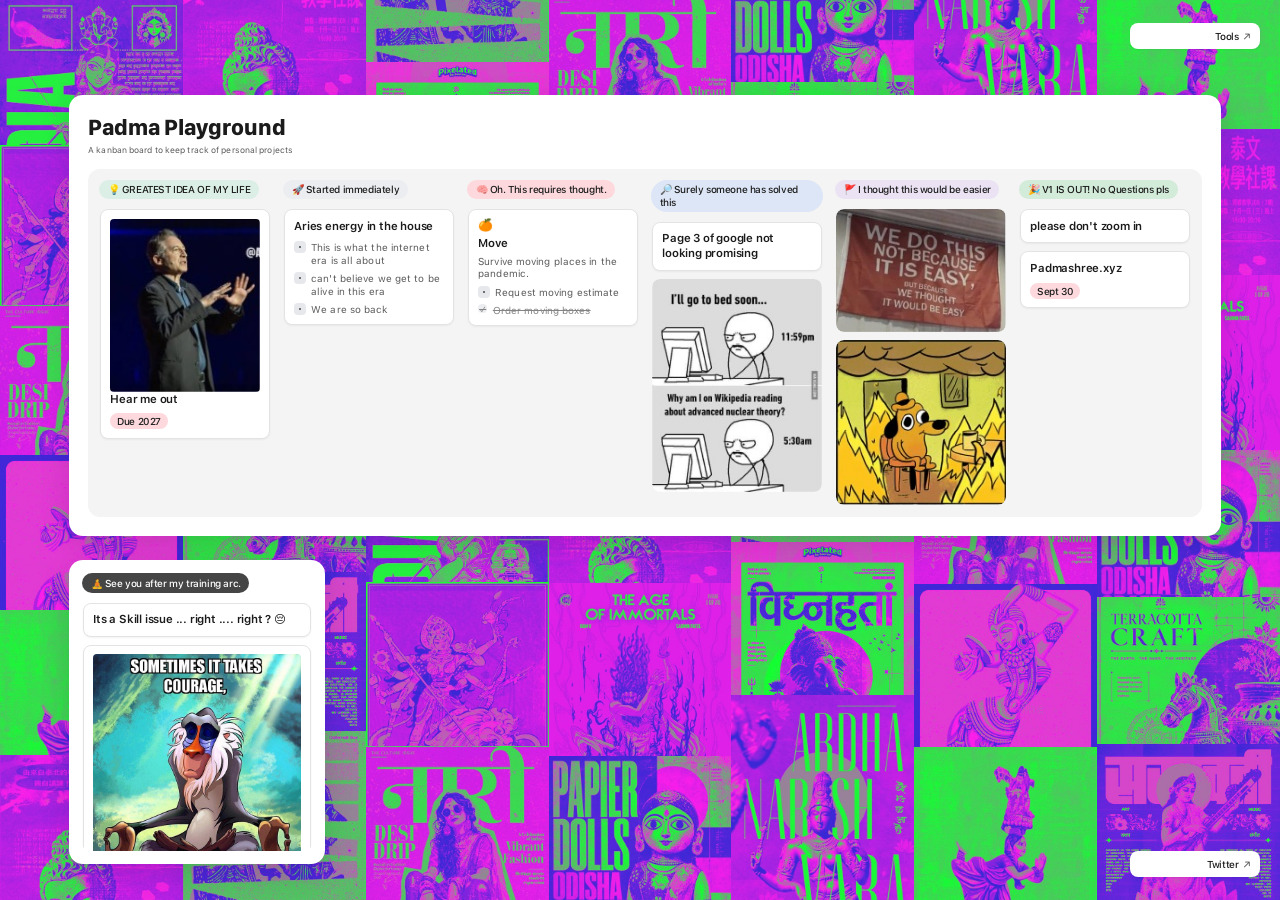
==== index.html @ bfdd8ae7 "Padma Playground v1: kanban board, poster wall, joke gate Co-Authored-By: Claude Sonnet 5.5 <noreply" ====
<!doctype html>
<html lang="en">
<head>
  <meta charset="utf-8">
  <meta name="viewport" content="width=device-width, initial-scale=1">
  <title>Padma Playground</title>
  <meta name="description" content="A kanban board to keep track of personal projects.">
  <link rel="icon" href="data:image/svg+xml,<svg xmlns=%22http://www.w3.org/2000/svg%22 viewBox=%220 0 100 100%22><text y=%22.9em%22 font-size=%2290%22>🍊</text></svg>">
  <link rel="preload" href="assets/fonts/sf-pro-text-regular.woff2" as="font" type="font/woff2" crossorigin>
  <link rel="stylesheet" href="css/style.css">
</head>
<body>
  <!-- poster wall: built by js/app.js -->
  <div class="wall" id="wall" aria-label="Poster wall. Click a poster to see it larger."></div>

  <main class="stage">
    <a class="pill-link pill-tools" id="link-tools" target="_blank" rel="noopener"></a>

    <section class="shell" id="board">
      <header class="shell-head">
        <h1 id="board-title"></h1>
        <p id="board-subtitle"></p>
      </header>
      <div class="panel"><div class="columns" id="columns"></div></div>
    </section>

    <section class="blog-shell" id="blog"></section>

    <a class="pill-link pill-twitter" id="link-twitter" target="_blank" rel="noopener"></a>
  </main>

  <dialog class="modal poster-modal" id="poster-modal">
    <button class="modal-close" data-close aria-label="Close">✕</button>
    <img id="poster-img" alt="">
    <div class="poster-meta">
      <h2 id="poster-title"></h2>
      <p id="poster-artist"></p>
    </div>
  </dialog>

  <dialog class="modal gate-modal" id="gate-modal">
    <div class="gate-lock">🔒</div>
    <h2 id="gate-title"></h2>
    <p id="gate-intro"></p>
    <p class="gate-q" id="gate-q"></p>
    <div class="gate-options" id="gate-options"></div>
    <p class="gate-verdict" id="gate-verdict" hidden></p>
  </dialog>

  <div class="toast" id="toast" role="status" hidden></div>

  <script src="data/board.js"></script>
  <script src="data/posters.js"></script>
  <script src="data/jokes.js"></script>
  <script src="js/app.js"></script>
</body>
</html>
---- css/style.css ----
/* ---------- fonts ---------- */
@font-face { font-family: "SF Compact Display"; font-weight: 700; font-display: swap;
  src: url("../assets/fonts/sf-compact-display-bold.woff2") format("woff2"); }
@font-face { font-family: "SF Pro Text"; font-weight: 400; font-display: swap;
  src: url("../assets/fonts/sf-pro-text-regular.woff2") format("woff2"); }
@font-face { font-family: "SF Pro Text"; font-weight: 500; font-display: swap;
  src: url("../assets/fonts/sf-pro-text-medium.woff2") format("woff2"); }
@font-face { font-family: "SF Pro Text"; font-weight: 600; font-display: swap;
  src: url("../assets/fonts/sf-pro-text-semibold.woff2") format("woff2"); }

/* ---------- tokens ----------
   Type sizes keep the Figma ratios (32 / 16 / 14 / 14); the whole scale is
   driven by --base so it can shrink to fit the screen. */
:root {
  --base: clamp(10px, 0.75vw, 14px);
  --fs-title: 2.2857em;   /* 32 / 14 */
  --fs-card-title: 1.1428em; /* 16 / 14 */
  --fs-body: 1em;         /* 14 */
  --fs-small: 0.86em;

  --font-display: "SF Compact Display", "SF Pro Display", -apple-system, BlinkMacSystemFont, system-ui, sans-serif;
  --font-text: "SF Pro Text", -apple-system, BlinkMacSystemFont, system-ui, sans-serif;

  --ink: #1b1b1b;
  --ink-soft: #5b5b5b;
  --line: #e3e3e3;
  --panel: #f4f4f4;
  --white: #fff;

  --r-shell: 14px;
  --r-panel: 12px;
  --r-card: 8px;
  --r-pill: 999px;

  --tone-mint: #dcefe6;
  --tone-grey: #ebedf1;
  --tone-pink: #fdd9dd;
  --tone-blue: #dde6f6;
  --tone-lilac: #ebe3f4;
  --tone-green: #d3ebd9;
  --tone-dark: #454545;

  --shadow-card: 0 1px 2px rgba(0, 0, 0, .05);
}

* { box-sizing: border-box; }
html { font-size: var(--base); }
html, body { margin: 0; height: 100%; }
body {
  font-family: var(--font-text); font-weight: 400; font-size: var(--fs-body);
  letter-spacing: .1px; color: var(--ink); background: #ff2ff0;
  overflow: hidden; /* desktop: the page never scrolls */
}
h1, h2, p { margin: 0; }
a { color: inherit; }
button { font: inherit; color: inherit; }

/* ---------- poster wall ---------- */
.wall {
  position: fixed; inset: 0; z-index: 0; display: flex; gap: 0; overflow: hidden;
  background: #b020f0;
}
.wall-col { flex: 1 1 0; min-width: 0; display: flex; flex-direction: column; }
.poster {
  position: relative; display: block; width: 100%; padding: 0; border: 0; cursor: zoom-in;
  background: none; line-height: 0; overflow: hidden;
}
.poster img { width: 100%; height: auto; display: block; }
.poster .full {
  position: absolute; inset: 0; height: 100%; object-fit: cover; opacity: 0;
  transition: opacity .25s ease;
}
.poster:hover .full, .poster:focus-visible .full { opacity: 1; }
.poster:focus-visible { outline: 3px solid #fff; outline-offset: -3px; z-index: 2; }

/* ---------- stage ---------- */
.stage {
  position: relative; z-index: 1; height: 100dvh; display: flex; flex-direction: column;
  align-items: stretch; gap: 24px; padding: 10.6vh 4.6vw 4vh 5.4vw; pointer-events: none;
}
.stage > * { pointer-events: auto; }

.pill-link {
  position: fixed; z-index: 3; display: flex; align-items: center; justify-content: flex-end; gap: .5em;
  width: 13em; height: 2.6em; padding: 0 .85em; background: var(--white); border-radius: var(--r-card);
  text-decoration: none; font-weight: 500; letter-spacing: -.4px; box-shadow: var(--shadow-card);
  transition: transform .15s ease;
}
.pill-link:hover { transform: translateY(-2px); }
.pill-link::after { content: "↗"; color: var(--ink-soft); }
.pill-tools { top: 2.6vh; right: 1.6vw; }
.pill-twitter { bottom: 2.6vh; right: 1.6vw; }

/* ---------- board shell ---------- */
.shell {
  flex: 0 1 auto; min-height: 0; display: flex; flex-direction: column;
  background: var(--white); border-radius: var(--r-shell); padding: 1.9em 1.9em 1.9em;
  box-shadow: 0 8px 30px rgba(0, 0, 0, .12);
}
.shell-head h1 { font-family: var(--font-display); font-weight: 700; font-size: var(--fs-title); line-height: 1.15; letter-spacing: 0; }
.shell-head p { margin-top: .5em; color: var(--ink-soft); font-size: var(--fs-small); }
.panel { flex: 1 1 auto; min-height: 0; margin-top: 1.4em; background: var(--panel); border-radius: var(--r-panel); padding: 1.1em; display: flex; }
.columns { flex: 1; min-height: 0; display: grid; grid-template-columns: repeat(6, minmax(0, 1fr)); gap: 1.2em; }

.column { min-width: 0; min-height: 0; display: flex; flex-direction: column; }
.col-head {
  align-self: flex-start; max-width: 100%; display: inline-flex; align-items: center; gap: .4em;
  padding: .35em .85em; border: 0; border-radius: var(--r-pill); background: var(--tone-grey);
  font-weight: 500; letter-spacing: -.4px; line-height: 1.25; text-align: left; cursor: default; flex: none;
}
.col-head .chev { display: none; margin-left: auto; transition: transform .2s; }
.col-body {
  margin-top: .9em; flex: 1 1 auto; min-height: 0; overflow-y: auto; display: flex; flex-direction: column; gap: .8em;
  padding: 1px; scrollbar-width: none; border-radius: var(--r-card);
}
.col-body::-webkit-scrollbar { display: none; }
.column.drop-ok .col-body { outline: 2px dashed rgba(0, 0, 0, .25); outline-offset: 2px; }

.tone-mint { background: var(--tone-mint); } .tone-grey { background: var(--tone-grey); }
.tone-pink { background: var(--tone-pink); } .tone-blue { background: var(--tone-blue); }
.tone-lilac { background: var(--tone-lilac); } .tone-green { background: var(--tone-green); }
.tone-dark { background: var(--tone-dark); color: #fff; }

/* ---------- cards ---------- */
.card {
  position: relative; display: block; flex: none; background: var(--white); border: 1px solid var(--line);
  border-radius: var(--r-card); padding: .85em .9em; box-shadow: var(--shadow-card);
  text-decoration: none; color: inherit; cursor: grab;
}
a.card { cursor: pointer; }
a.card:hover { border-color: #c9c9c9; }
.card.dragging { opacity: .4; }
.card.bare { padding: 0; overflow: hidden; border: 0; background: transparent; box-shadow: none; }
.card-title { font-weight: 600; font-size: var(--fs-card-title); letter-spacing: -.2px; line-height: 1.3; }
.card-text { margin-top: .35em; color: var(--ink-soft); }
.card-badge { display: block; margin-bottom: .45em; font-size: 1.2em; line-height: 1; }
.card-img { display: block; width: 100%; height: auto; border-radius: 4px; margin-top: .7em; -webkit-user-drag: none; }
.card.bare .card-img { margin: 0; border-radius: var(--r-card); }
.card > .card-img:first-child { margin-top: 0; }
.card-tag { display: inline-block; margin-top: .7em; padding: .2em .7em; border-radius: var(--r-pill); font-weight: 500; letter-spacing: -.4px; }
.checks { list-style: none; margin: .7em 0 0; padding: 0; display: flex; flex-direction: column; gap: .5em; color: var(--ink-soft); }
.checks li { display: flex; align-items: flex-start; gap: .55em; line-height: 1.3; }
.checks li::before {
  content: ""; flex: none; width: 1.15em; height: 1.15em; margin-top: .05em; border-radius: 4px; background: #e6e8ec;
  background-image: radial-gradient(circle, #6b6f76 0 .12em, transparent .14em);
}
.checks li.done { text-decoration: line-through; opacity: .75; }
.checks li.done::before {
  background-image: none; content: "✓"; display: grid; place-items: center; font-size: .8em; color: #555; text-decoration: none;
}

/* ---------- blog shell ---------- */
.blog-shell {
  flex: 1 1 0; min-height: 9em; width: clamp(17em, 20vw, 26em); display: flex; flex-direction: column;
  background: var(--white); border-radius: var(--r-shell); padding: 1.3em; box-shadow: 0 8px 30px rgba(0, 0, 0, .12);
}
.blog-shell .column { flex: 1; min-height: 0; }

/* ---------- modals ---------- */
.modal {
  border: 0; padding: 0; border-radius: var(--r-shell); background: var(--white); color: var(--ink);
  max-width: min(92vw, 720px); max-height: 92dvh; overflow: auto; box-shadow: 0 20px 80px rgba(0, 0, 0, .45);
}
.modal::backdrop { background: rgba(20, 0, 30, .6); backdrop-filter: blur(3px); }
.modal[open] { animation: pop .18s ease-out; }
@keyframes pop { from { transform: scale(.94); opacity: 0; } }
.modal-close {
  position: absolute; top: .6em; right: .6em; z-index: 2; width: 2.3em; height: 2.3em; border: 0; border-radius: 50%;
  background: rgba(255, 255, 255, .92); cursor: pointer; box-shadow: 0 1px 4px rgba(0, 0, 0, .25);
}
.poster-modal { width: max-content; }
.poster-modal img { display: block; max-width: 100%; max-height: 74dvh; width: auto; margin: 0 auto; }
.poster-meta { padding: 1.1em 1.4em 1.3em; }
.poster-meta h2 { font-family: var(--font-display); font-weight: 700; font-size: 1.6em; }
.poster-meta p { margin-top: .3em; color: var(--ink-soft); }
.poster-meta a { color: var(--ink); }

.gate-modal { width: min(92vw, 30em); padding: 1.8em; text-align: center; }
.gate-lock { font-size: 2.4em; line-height: 1; }
.gate-modal h2 { margin-top: .4em; font-family: var(--font-display); font-weight: 700; font-size: 1.7em; }
.gate-modal p { color: var(--ink-soft); margin-top: .3em; }
.gate-q { margin-top: 1.2em !important; color: var(--ink) !important; font-weight: 600; font-size: var(--fs-card-title); letter-spacing: -.2px; }
.gate-options { margin-top: 1em; display: grid; gap: .55em; }
.gate-options button {
  padding: .75em 1em; border: 1px solid var(--line); border-radius: var(--r-card); background: var(--white); cursor: pointer;
  transition: background .12s;
}
.gate-options button:hover { background: var(--panel); }
.gate-verdict { margin-top: 1.2em !important; padding: .9em 1em; border-radius: var(--r-card); background: var(--tone-pink); color: var(--ink) !important; font-weight: 500; }

.toast {
  position: fixed; left: 50%; bottom: 3vh; z-index: 10; transform: translateX(-50%); padding: .7em 1.1em;
  background: #222; color: #fff; border-radius: var(--r-pill); pointer-events: none;
}

:focus-visible { outline: 2px solid #2b6cff; outline-offset: 2px; }
@media (prefers-reduced-motion: reduce) { * { animation: none !important; transition: none !important; } }

/* ---------- mobile: stacked, collapsible columns; page scrolls, wall stays put ---------- */
@media (max-width: 820px) {
  :root { --base: 14px; }
  body { overflow: auto; }
  .stage { height: auto; min-height: 100dvh; padding: 4.4em 4vw 2em; gap: 1.2em; }
  .pill-link { position: static; width: 100%; }
  .pill-tools { position: absolute; top: 1em; right: 4vw; width: 9em; }
  .pill-twitter { margin-top: .4em; }
  .shell { padding: 1.3em; }
  .panel { padding: .8em; }
  .columns { display: flex; flex-direction: column; gap: .7em; }
  .column { background: var(--white); border-radius: var(--r-card); padding: .7em; }
  .col-head { align-self: stretch; cursor: pointer; padding: .55em .85em; }
  .col-head .chev { display: inline; }
  .column.collapsed .col-body { display: none; }
  .column.collapsed .chev { transform: rotate(-90deg); }
  .col-body { overflow: visible; }
  .blog-shell { flex: none; width: 100%; padding: .7em; }
}
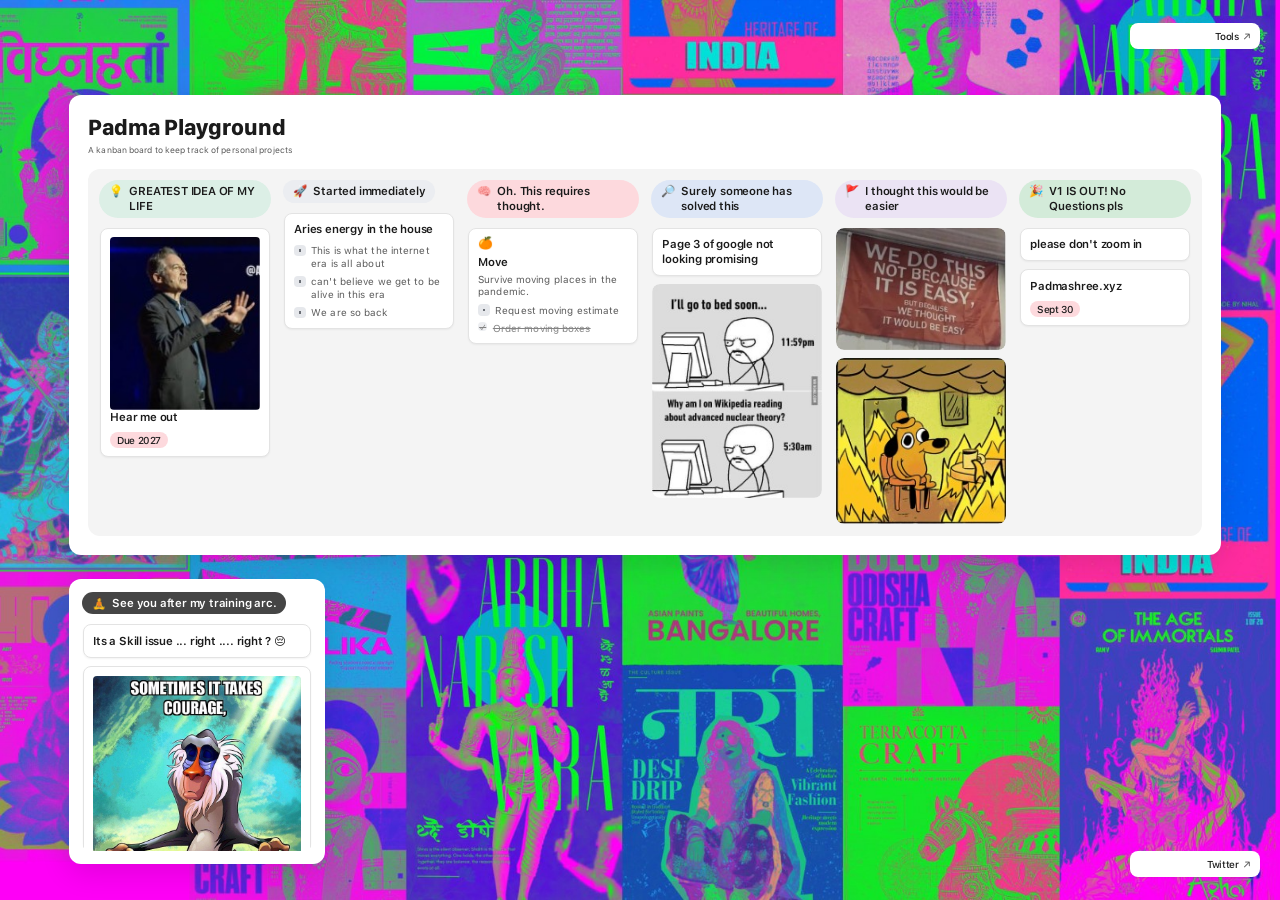
==== commit 4ceae53a: "Gate error wobble, hanging-indent column heads, matching head/card type Co-Authored-By: Claude Sonne" ====
--- a/index.html
+++ b/index.html
@@ -44,8 +44,9 @@
     <p id="gate-intro"></p>
     <p class="gate-q" id="gate-q"></p>
     <div class="gate-options" id="gate-options"></div>
-    <p class="gate-verdict" id="gate-verdict" hidden></p>
   </dialog>
+
+  <div class="error-pop" id="error-pop" role="alert" hidden></div>
 
   <div class="toast" id="toast" role="status" hidden></div>
 
--- a/css/style.css
+++ b/css/style.css
@@ -27,7 +27,7 @@
   --panel: #f4f4f4;
   --white: #fff;
 
-  --r-shell: 14px;
+  --r-shell: 12px;
   --r-panel: 12px;
   --r-card: 8px;
   --r-pill: 999px;
@@ -55,22 +55,22 @@
 a { color: inherit; }
 button { font: inherit; color: inherit; }
 
-/* ---------- poster wall ---------- */
-.wall {
-  position: fixed; inset: 0; z-index: 0; display: flex; gap: 0; overflow: hidden;
-  background: #b020f0;
-}
-.wall-col { flex: 1 1 0; min-width: 0; display: flex; flex-direction: column; }
+/* ---------- poster wall ----------
+   The stage keeps the wall image's proportions and "covers" the screen, so the
+   poster grid never reflows, it only crops. */
+.wall { position: fixed; inset: 0; z-index: 0; overflow: hidden; background: #b020f0; }
+.wall-stage {
+  position: absolute; left: 50%; top: 50%; transform: translate(-50%, -50%);
+  width: max(100vw, calc(100dvh * 1615 / 1134)); aspect-ratio: 1615 / 1134;
+  background: url("../assets/wall/wall.jpg") center / 100% 100% no-repeat;
+}
 .poster {
-  position: relative; display: block; width: 100%; padding: 0; border: 0; cursor: zoom-in;
-  background: none; line-height: 0; overflow: hidden;
-}
-.poster img { width: 100%; height: auto; display: block; }
-.poster .full {
-  position: absolute; inset: 0; height: 100%; object-fit: cover; opacity: 0;
-  transition: opacity .25s ease;
-}
-.poster:hover .full, .poster:focus-visible .full { opacity: 1; }
+  position: absolute; display: block; padding: 0; border: 0; cursor: zoom-in; background: none; overflow: hidden;
+}
+.poster .reveal {
+  position: absolute; max-width: none; opacity: 0; transition: opacity .25s ease; pointer-events: none;
+}
+.poster:hover .reveal, .poster:focus-visible .reveal { opacity: 1; }
 .poster:focus-visible { outline: 3px solid #fff; outline-offset: -3px; z-index: 2; }
 
 /* ---------- stage ---------- */
@@ -104,11 +104,13 @@
 
 .column { min-width: 0; min-height: 0; display: flex; flex-direction: column; }
 .col-head {
-  align-self: flex-start; max-width: 100%; display: inline-flex; align-items: center; gap: .4em;
+  align-self: flex-start; max-width: 100%; display: inline-flex; align-items: flex-start; gap: .6em;
   padding: .35em .85em; border: 0; border-radius: var(--r-pill); background: var(--tone-grey);
-  font-weight: 500; letter-spacing: -.4px; line-height: 1.25; text-align: left; cursor: default; flex: none;
-}
-.col-head .chev { display: none; margin-left: auto; transition: transform .2s; }
+  font-weight: 600; font-size: var(--fs-card-title); letter-spacing: -.2px; line-height: 1.3; text-align: left; cursor: default; flex: none;
+}
+.col-emoji { flex: none; }
+.col-label { min-width: 0; }
+.col-head .chev { display: none; margin-left: auto; align-self: center; flex: none; transition: transform .2s; }
 .col-body {
   margin-top: .9em; flex: 1 1 auto; min-height: 0; overflow-y: auto; display: flex; flex-direction: column; gap: .8em;
   padding: 1px; scrollbar-width: none; border-radius: var(--r-card);
@@ -186,7 +188,21 @@
   transition: background .12s;
 }
 .gate-options button:hover { background: var(--panel); }
-.gate-verdict { margin-top: 1.2em !important; padding: .9em 1em; border-radius: var(--r-card); background: var(--tone-pink); color: var(--ink) !important; font-weight: 500; }
+.error-pop {
+  position: fixed; left: 50%; top: 50%; z-index: 20; max-width: 90vw; padding: 1em 1.4em; border-radius: var(--r-shell);
+  background: var(--tone-pink); border: 1px solid #f0a9b1; color: var(--ink); font-weight: 600; font-size: var(--fs-card-title);
+  letter-spacing: -.2px; text-align: center; box-shadow: 0 12px 40px rgba(0, 0, 0, .3); pointer-events: none;
+  transform: translate(-50%, -50%); animation: wobble .55s ease-out;
+}
+@keyframes wobble {
+  0% { transform: translate(-50%, -50%) scale(.9); opacity: 0; }
+  15% { transform: translate(calc(-50% - 12px), -50%) scale(1); opacity: 1; }
+  30% { transform: translate(calc(-50% + 10px), -50%); }
+  45% { transform: translate(calc(-50% - 8px), -50%); }
+  60% { transform: translate(calc(-50% + 6px), -50%); }
+  80% { transform: translate(calc(-50% - 3px), -50%); }
+  100% { transform: translate(-50%, -50%); }
+}
 
 .toast {
   position: fixed; left: 50%; bottom: 3vh; z-index: 10; transform: translateX(-50%); padding: .7em 1.1em;
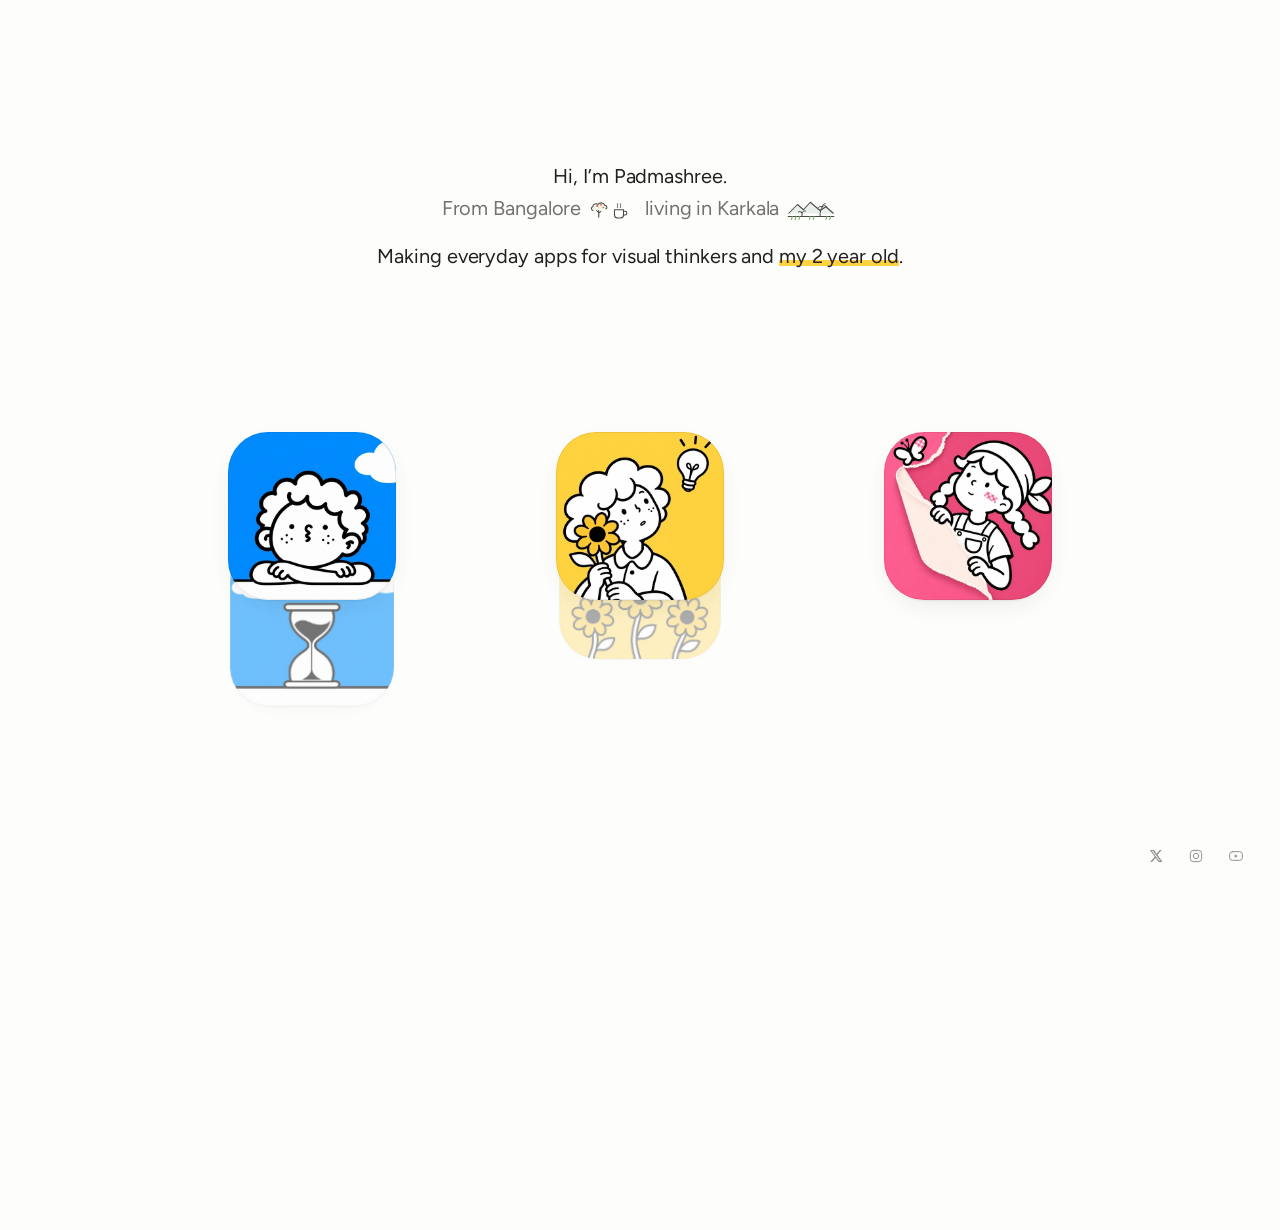
==== commit 55cefd2e: "Make the landing page the homepage, retire the kanban board, add games page The quiet app-family lan" ====
--- a/index.html
+++ b/index.html
@@ -3,56 +3,93 @@
 <head>
   <meta charset="utf-8">
   <meta name="viewport" content="width=device-width, initial-scale=1">
-  <title>Padma Playground</title>
-  <meta name="description" content="A kanban board to keep track of personal projects.">
-  <link rel="icon" href="data:image/svg+xml,<svg xmlns=%22http://www.w3.org/2000/svg%22 viewBox=%220 0 100 100%22><text y=%22.9em%22 font-size=%2290%22>🍊</text></svg>">
-  <link rel="preload" href="assets/fonts/sf-pro-text-regular.woff2" as="font" type="font/woff2" crossorigin>
-  <link rel="stylesheet" href="css/style.css">
+  <title>Padmashree</title>
+  <meta name="description" content="Padmashree makes everyday apps for visual thinkers.">
+  <link rel="preconnect" href="https://fonts.googleapis.com">
+  <link rel="preconnect" href="https://fonts.gstatic.com" crossorigin>
+  <link href="https://fonts.googleapis.com/css2?family=Figtree:wght@400&display=swap" rel="stylesheet">
+  <link rel="stylesheet" href="css/site.css">
 </head>
 <body>
-  <!-- poster wall: built by js/app.js -->
-  <div class="wall" id="wall" aria-label="Poster wall. Click a poster to see it larger."></div>
-
-  <main class="stage">
-    <a class="pill-link pill-tools" id="link-tools" target="_blank" rel="noopener"></a>
-
-    <section class="shell" id="board">
-      <header class="shell-head">
-        <h1 id="board-title"></h1>
-        <p id="board-subtitle"></p>
-      </header>
-      <div class="panel"><div class="columns" id="columns"></div></div>
+  <main class="page">
+    <section class="intro" aria-label="About">
+      <p class="hello">Hi, I’m Padmashree.</p>
+      <p class="where">
+        From Bangalore
+        <svg class="mini" viewBox="0 0 64 32" aria-hidden="true">
+          <!-- raintree canopy with a gulmohar hint, and a coffee cup -->
+          <path d="M6 18c-3 0-4-4-1-5 0-4 5-5 7-3 2-3 8-3 9 1 3 0 4 4 1 5" fill="#eef3e6" stroke="currentColor" stroke-width="1.4" stroke-linejoin="round"/>
+          <circle cx="11" cy="12" r="1.3" fill="#e2553b"/><circle cx="16" cy="10.5" r="1.1" fill="#e2553b"/><circle cx="19" cy="14" r="1" fill="#e2553b"/>
+          <path d="M13 18v9M13 21l-3-3M13 22l3-3" stroke="currentColor" stroke-width="1.4" stroke-linecap="round" fill="none"/>
+          <path d="M34 17h12v7a4 4 0 0 1-4 4h-4a4 4 0 0 1-4-4z" fill="#fff" stroke="currentColor" stroke-width="1.4" stroke-linejoin="round"/>
+          <path d="M46 19h2a2.5 2.5 0 0 1 0 5h-2" fill="none" stroke="currentColor" stroke-width="1.4"/>
+          <path class="steam" d="M38 14c-1-2 1-3 0-5M42 14c-1-2 1-3 0-5" fill="none" stroke="currentColor" stroke-width="1.2" stroke-linecap="round"/>
+        </svg>
+        living in Karkala
+        <svg class="mini" viewBox="0 0 64 32" aria-hidden="true">
+          <!-- western ghats, coconut + banana, paddy -->
+          <path d="M2 22l12-12 8 7 9-10 13 11 8-5 10 9" fill="#e9f0ec" stroke="currentColor" stroke-width="1.4" stroke-linejoin="round"/>
+          <path d="M44 26c0-6 1-10 3-13M47 13c-3-1-5 0-6 2M47 13c2-2 5-2 6 0M47 13c0-2 2-4 4-4" fill="none" stroke="currentColor" stroke-width="1.3" stroke-linecap="round"/>
+          <path d="M20 26v-6M20 21c-2-2-4-2-5-1M20 21c2-3 4-3 5-2" fill="none" stroke="currentColor" stroke-width="1.3" stroke-linecap="round"/>
+          <path d="M1 26h62" stroke="currentColor" stroke-width="1.4"/>
+          <path d="M6 30l1-4M11 30l1-4M16 30l1-4M30 30l1-4M35 30l1-4M52 30l1-4M57 30l1-4" stroke="#7fb069" stroke-width="1.4" stroke-linecap="round"/>
+        </svg>
+      </p>
+      <p class="what">Making everyday apps for visual thinkers and <a href="little-one/">my 2&nbsp;year&nbsp;old</a>.</p>
     </section>
 
-    <section class="blog-shell" id="blog"></section>
+    <section class="apps" aria-label="Apps">
+      <!-- Each app is a small deck: the main icon on top, its counterpart tucked beneath.
+           Counterparts slide out as you scroll. -->
+      <figure class="app app-blue">
+        <div class="deck">
+          <img class="card under" src="assets/icons/blue-b.webp" alt="Hourglass under a blue sky" width="512" height="512" loading="lazy">
+          <div class="card main" tabindex="0" role="img" aria-label="Blue app: a boy resting on his folded arms, watching clouds">
+            <img src="assets/icons/layers/blue-plate.webp" alt="" width="512" height="512">
+            <img class="part cloud" src="assets/icons/layers/blue-cloud.webp" alt="" width="512" height="512">
+            <span class="lid" style="--x: 37.9; --y: 56.2"></span>
+            <span class="lid" style="--x: 57.8; --y: 56.6"></span>
+          </div>
+        </div>
+      </figure>
 
-    <a class="pill-link pill-twitter" id="link-twitter" target="_blank" rel="noopener"></a>
+      <figure class="app app-yellow">
+        <div class="deck">
+          <img class="card under" src="assets/icons/yellow-b.webp" alt="Sunflowers and light bulbs" width="512" height="512" loading="lazy">
+          <div class="card main" tabindex="0" role="img" aria-label="Yellow app: a girl holding a sunflower, an idea bulb above">
+            <img src="assets/icons/layers/yellow-plate.webp" alt="" width="512" height="512">
+            <span class="glow"></span>
+            <img class="part bulb" src="assets/icons/layers/yellow-bulb.webp" alt="" width="512" height="512">
+          </div>
+        </div>
+      </figure>
+
+      <figure class="app app-pink">
+        <div class="deck">
+          <img class="card under" src="assets/icons/pink-b.webp" alt="A paper butterfly with scissors and glue" width="512" height="512" loading="lazy">
+          <div class="card main" tabindex="0" role="img" aria-label="Pink app: a girl peeking through torn paper, a butterfly nearby">
+            <img src="assets/icons/layers/pink-plate.webp" alt="" width="512" height="512">
+            <img class="part fly" src="assets/icons/layers/pink-butterfly.webp" alt="" width="512" height="512">
+          </div>
+        </div>
+      </figure>
+    </section>
+
+    <div class="tail" aria-hidden="true"></div>
   </main>
 
-  <dialog class="modal poster-modal" id="poster-modal">
-    <button class="modal-close" data-close aria-label="Close">✕</button>
-    <img id="poster-img" alt="">
-    <div class="poster-meta">
-      <h2 id="poster-title"></h2>
-      <p id="poster-artist"></p>
-    </div>
-  </dialog>
+  <nav class="social" aria-label="Elsewhere">
+    <a href="https://x.com/PadmashreeSatya" target="_blank" rel="noopener" aria-label="X">
+      <svg viewBox="0 0 24 24"><path class="fill" d="M17.75 3h2.9l-6.34 7.25L21.75 21h-5.84l-4.57-5.98L6.1 21H3.2l6.78-7.75L2.85 3h5.98l4.13 5.47zm-1.02 16.25h1.6L7.33 4.65H5.6z"/></svg>
+    </a>
+    <a href="https://www.instagram.com/artlotusnet/" target="_blank" rel="noopener" aria-label="Instagram">
+      <svg viewBox="0 0 24 24"><rect x="3.5" y="3.5" width="17" height="17" rx="5"/><circle cx="12" cy="12" r="4"/><circle cx="17.2" cy="6.8" r=".6" class="dot"/></svg>
+    </a>
+    <a href="https://www.youtube.com/@Padmashreesatyanarayana" target="_blank" rel="noopener" aria-label="YouTube">
+      <svg viewBox="0 0 24 24"><rect x="2.5" y="5.5" width="19" height="13" rx="4"/><path d="M10 9.2v5.6l4.8-2.8z" class="dot"/></svg>
+    </a>
+  </nav>
 
-  <dialog class="modal gate-modal" id="gate-modal">
-    <div class="gate-lock">🔒</div>
-    <h2 id="gate-title"></h2>
-    <p id="gate-intro"></p>
-    <p class="gate-q" id="gate-q"></p>
-    <div class="gate-options" id="gate-options"></div>
-  </dialog>
-
-  <div class="error-pop" id="error-pop" role="alert" hidden></div>
-
-  <div class="toast" id="toast" role="status" hidden></div>
-
-  <script src="data/board.js"></script>
-  <script src="data/posters.js"></script>
-  <script src="data/jokes.js"></script>
-  <script src="js/app.js"></script>
+  <script src="js/site.js"></script>
 </body>
 </html>
--- a/css/site.css
+++ b/css/site.css
@@ -0,0 +1,446 @@
+/* ==========================================================================
+   Landing page
+   Spacing, sizes and radii all sit on an 8px grid (--s-*). Type uses one
+   line height (32px), so every line of text lands on the same rhythm.
+   Motion is slow and eased (--ease); nothing snaps.
+   ========================================================================== */
+
+:root {
+  /* colour */
+  --ink: #23211f;
+  --soft: #75726e;        /* secondary text: 4.7:1 on paper (AA) */
+  --mute: #94908b;        /* resting icons: 3.1:1 on paper (AA non-text) */
+  --paper: #fdfdfc;
+  --line: #4a4744;        /* mini illustrations */
+  --highlight: #ffd23f;
+
+  /* 8px spacing scale */
+  --s-1: 8px;
+  --s-2: 16px;
+  --s-3: 24px;
+  --s-4: 32px;
+  --s-5: 40px;
+  --s-6: 48px;
+  --s-8: 64px;
+  --s-12: 96px;
+  --s-16: 128px;
+  --s-20: 160px;
+
+  /* type */
+  --text: 18px;
+  --leading: 32px;
+
+  /* layout (stepped per breakpoint below) */
+  --icon: 136px;
+  --radius: 32px;          /* ≈ 23.5% of the icon, the app-icon curve */
+  --icon-gap: var(--s-12);
+  --page-top: var(--s-12);
+  --intro-gap: var(--s-12);
+  --deck-gap: var(--s-3);  /* space between an icon and its counterpart */
+
+  /* motion */
+  --ease: cubic-bezier(.25, .8, .25, 1);
+  --slow: 1.6s;
+
+  color-scheme: light;
+}
+
+@media (min-width: 720px) {
+  :root {
+    --page-top: var(--s-16);
+    --intro-gap: var(--s-16);
+  }
+}
+
+@media (min-width: 1200px) {
+  :root {
+    --text: 20px;
+    --icon: 168px;
+    --radius: 40px;        /* 23.8% of 168 */
+    --icon-gap: var(--s-20);
+    --page-top: var(--s-20);
+    --intro-gap: var(--s-20);
+  }
+}
+
+/* ---------- base ---------- */
+*, *::before, *::after { box-sizing: border-box; }
+html, body { margin: 0; }
+body {
+  background: var(--paper);
+  color: var(--ink);
+  font: 400 var(--text) / var(--leading) "Figtree", ui-sans-serif, system-ui, -apple-system, sans-serif;
+  letter-spacing: -0.005em;
+  -webkit-font-smoothing: antialiased;
+  text-rendering: optimizeLegibility;
+}
+img { display: block; max-width: 100%; }
+
+.page {
+  min-height: 100vh;
+  padding: var(--page-top) var(--s-3) 0;
+}
+
+/* ---------- words ---------- */
+.intro {
+  max-width: 544px;        /* 68 × 8: about 60 characters, no orphan breaks */
+  margin: 0 auto;
+  text-align: center;
+  text-wrap: balance;
+}
+.intro p { margin: 0; }
+.intro .where { color: var(--soft); }
+.intro .what  { margin-top: var(--s-2); }
+
+.intro p {
+  opacity: 0;
+  transform: translateY(var(--s-1));
+  animation: rise 1.8s var(--ease) forwards;
+}
+.intro .where { animation-delay: .35s; }
+.intro .what  { animation-delay: .7s; }
+@keyframes rise { to { opacity: 1; transform: none; } }
+
+/* little line drawings that sit inside the sentence */
+.mini {
+  display: inline-block;
+  width: var(--s-6);
+  height: var(--s-3);
+  margin-inline: calc(var(--s-1) - .25em);   /* + the word space = 8px either side */
+  vertical-align: -6px;   /* optical: rests the drawings on the text baseline */
+  color: var(--line);
+  overflow: visible;
+}
+.steam { animation: steam 4s ease-in-out infinite; transform-origin: 50% 100%; }
+@keyframes steam {
+  0%, 100% { opacity: .25; transform: translateY(1px); }
+  50%      { opacity: .8;  transform: translateY(-1px); }
+}
+
+.what a {
+  color: inherit;
+  text-decoration: none;
+  border-radius: 2px;
+  background-image: linear-gradient(var(--highlight), var(--highlight));
+  background-size: 100% 6px;
+  background-position: 0 88%;
+  background-repeat: no-repeat;
+  transition: background-size .9s var(--ease);
+}
+.what a:hover,
+.what a:focus-visible { background-size: 100% 24px; outline: none; }
+
+/* ---------- apps ---------- */
+.apps {
+  display: flex;
+  justify-content: center;
+  align-items: flex-start;
+  gap: var(--icon-gap);
+  margin: var(--intro-gap) auto 0;
+}
+.app { margin: 0; }
+
+.app {
+  opacity: 0;
+  transform: translateY(var(--s-1));
+  animation: rise 2s var(--ease) forwards;
+}
+.app-blue   { animation-delay: 1.1s; }
+.app-yellow { animation-delay: 1.35s; }
+.app-pink   { animation-delay: 1.6s; }
+
+.deck {
+  position: relative;
+  width: var(--icon);
+  height: var(--icon);
+}
+.card {
+  position: absolute;
+  inset: 0;
+  width: 100%;
+  height: 100%;
+  border-radius: var(--radius);
+  overflow: hidden;
+  isolation: isolate;      /* keeps the moving layers clipped to the curve */
+}
+.card img { width: 100%; height: 100%; }
+
+/* A hairline just inside the curve, so white art (the blue window's cloud
+   and sill) still reads as an edge against the white page. */
+.main::after {
+  content: "";
+  position: absolute;
+  inset: 0;
+  z-index: 3;
+  border-radius: inherit;
+  box-shadow: inset 0 0 0 1px rgba(35, 33, 31, .08);
+  pointer-events: none;
+}
+.under {
+  outline: 1px solid rgba(35, 33, 31, .08);
+  outline-offset: -1px;
+}
+
+.main {
+  z-index: 2;
+  box-shadow:
+    0 1px 2px rgba(35, 33, 31, .06),
+    0 8px 32px -16px rgba(35, 33, 31, .2);
+  transition: box-shadow var(--slow) var(--ease), outline-color .6s var(--ease);
+  outline: 2px solid transparent;
+  outline-offset: var(--s-1);
+}
+.main:hover,
+.main:focus-visible {
+  box-shadow:
+    0 1px 2px rgba(35, 33, 31, .06),
+    0 16px 40px -16px rgba(35, 33, 31, .24);
+}
+.main:focus-visible { outline-color: var(--soft); }
+
+.under {
+  z-index: 1;
+  object-fit: cover;
+  /* scroll-driven: --p goes 0 → 1 (set in landing.js) */
+  transform:
+    translateY(calc(var(--p, 0) * (100% + var(--deck-gap))))
+    scale(calc(.94 + var(--p, 0) * .06));
+  opacity: var(--p, 0);
+  box-shadow:
+    0 1px 2px rgba(35, 33, 31, .05),
+    0 8px 24px -16px rgba(35, 33, 31, .16);
+  will-change: transform, opacity;
+}
+
+/* ---------- moving parts ----------
+   Each main icon is a clean background plate plus cut-out layers on the
+   same 512px canvas (tools/build_icon_layers.py), so every layer sits at
+   inset 0 and the stack is identical to the original art at rest. */
+.part {
+  position: absolute;
+  inset: 0;
+  pointer-events: none;
+}
+
+/* blue: the cloud drifts on, out of the window */
+.cloud { transition: transform 3.2s var(--ease); }
+.main:hover .cloud,
+.main:focus-visible .cloud { transform: translateX(8%); }
+
+/* blue: one slow blink, now and then */
+.lid {
+  position: absolute;
+  left: calc(var(--x) * 1%);
+  top: calc(var(--y) * 1%);
+  width: 4.4%;
+  height: 4.4%;
+  translate: -50% -50%;
+  border-radius: 50%;
+  background: #fff;
+  opacity: 0;
+  pointer-events: none;
+}
+/* closed eye: a soft downward curve, stroked at the art's line weight */
+.lid::after {
+  content: "";
+  position: absolute;
+  left: 12%;
+  right: 12%;
+  top: 20%;
+  height: 40%;
+  border-bottom: calc(var(--icon) * .012) solid var(--ink);
+  border-radius: 0 0 50% 50% / 0 0 100% 100%;
+}
+.main:hover .lid,
+.main:focus-visible .lid { animation: blink 3.6s 1s ease-in-out infinite; }
+@keyframes blink {
+  0%, 44%, 52%, 100% { opacity: 0; }
+  46%, 50%           { opacity: 1; }
+}
+
+/* yellow: the idea bulb swells from its base and glows */
+.glow {
+  position: absolute;
+  left: 81.4%;
+  top: 18.8%;
+  width: 36%;
+  height: 36%;
+  translate: -50% -50%;
+  border-radius: 50%;
+  background: radial-gradient(circle,
+    rgba(255, 255, 240, .95) 0%,
+    rgba(255, 246, 200, .55) 35%,
+    rgba(255, 230, 120, 0) 70%);
+  opacity: 0;
+  transition: opacity 2.4s var(--ease);
+  pointer-events: none;
+}
+.main:hover .glow,
+.main:focus-visible .glow { opacity: 1; }
+.bulb {
+  transform-origin: 81.5% 35.9%;   /* the bottom of the screw */
+  transition: transform 2.4s var(--ease);
+}
+.main:hover .bulb,
+.main:focus-visible .bulb { transform: scale(1.05); }
+
+/* pink: the butterfly flutters, keeping clear of the corner */
+.fly { transform-origin: 15.6% 11.1%; }
+.main:hover .fly,
+.main:focus-visible .fly { animation: flutter 2.8s ease-in-out infinite; }
+@keyframes flutter {
+  0%   { transform: translate(0, 0)        rotate(0)     scaleX(1); }
+  16%  { transform: translate(1.6%, 1.2%)  rotate(-6deg) scaleX(.82); }
+  32%  { transform: translate(3.2%, .4%)   rotate(4deg)  scaleX(1); }
+  48%  { transform: translate(4.8%, 2.4%)  rotate(-3deg) scaleX(.8); }
+  64%  { transform: translate(3.2%, 4%)    rotate(5deg)  scaleX(1); }
+  82%  { transform: translate(1.2%, 2.4%)  rotate(-2deg) scaleX(.86); }
+  100% { transform: translate(0, 0)        rotate(0)     scaleX(1); }
+}
+
+/* room to scroll, so the decks can open */
+.tail { height: 70vh; }
+
+/* ---------- elsewhere ---------- */
+.social {
+  position: fixed;
+  right: var(--s-3);
+  bottom: var(--s-3);
+  display: flex;
+}
+.social a {
+  display: grid;
+  place-items: center;
+  width: var(--s-5);       /* 40px hit area around a 16px glyph */
+  height: var(--s-5);
+  border-radius: var(--s-1);
+  color: var(--mute);
+  outline: 2px solid transparent;
+  transition: color .8s var(--ease), outline-color .6s var(--ease);
+}
+.social a:hover,
+.social a:focus-visible { color: var(--ink); }
+.social a:focus-visible { outline-color: var(--soft); }
+.social svg {
+  width: var(--s-2);
+  height: var(--s-2);
+  fill: none;
+  stroke: currentColor;
+  stroke-width: 1.5;
+  stroke-linecap: round;
+  stroke-linejoin: round;
+}
+.social .dot,
+.social .fill { fill: currentColor; stroke: none; }
+
+/* ==========================================================================
+   Games page (little-one/)
+   Thumbnails are 16:10, sized so both sides land on the grid:
+   320 × 200 on tablets, 384 × 240 on desktops.
+   ========================================================================== */
+.home-link {
+  position: fixed;
+  top: var(--s-3);
+  left: var(--s-3);
+  padding: 0 var(--s-1);
+  border-radius: var(--s-1);
+  color: var(--soft);
+  text-decoration: none;
+  outline: 2px solid transparent;
+  transition: color .8s var(--ease), outline-color .6s var(--ease);
+  z-index: 10;
+}
+.home-link:hover,
+.home-link:focus-visible { color: var(--ink); }
+.home-link:focus-visible { outline-color: var(--soft); }
+
+.games {
+  --thumb: 320px;
+  display: grid;
+  grid-template-columns: repeat(2, var(--thumb));
+  justify-content: center;
+  gap: var(--s-8) var(--s-4);
+  margin: var(--intro-gap) auto 0;
+  padding-bottom: var(--s-16);
+}
+@media (min-width: 1200px) { .games { --thumb: 384px; } }
+
+.game {
+  margin: 0;
+  opacity: 0;
+  transform: translateY(var(--s-1));
+  animation: rise 2s var(--ease) forwards;
+}
+.game:nth-child(1) { animation-delay: .7s; }
+.game:nth-child(2) { animation-delay: .85s; }
+.game:nth-child(3) { animation-delay: 1s; }
+.game:nth-child(4) { animation-delay: 1.15s; }
+
+.game-link {
+  display: block;
+  color: var(--ink);
+  text-decoration: none;
+  outline: none;
+}
+.thumb {
+  width: 100%;
+  height: auto;
+  aspect-ratio: 16 / 10;
+  object-fit: cover;
+  border-radius: var(--s-2);
+  outline: 1px solid rgba(35, 33, 31, .08);
+  outline-offset: -1px;
+  box-shadow:
+    0 1px 2px rgba(35, 33, 31, .06),
+    0 8px 32px -16px rgba(35, 33, 31, .2);
+  transition: box-shadow var(--slow) var(--ease), outline-color .6s var(--ease);
+}
+.game-link:hover .thumb,
+.game-link:focus-visible .thumb {
+  box-shadow:
+    0 1px 2px rgba(35, 33, 31, .06),
+    0 16px 40px -16px rgba(35, 33, 31, .24);
+}
+.game-link:focus-visible .thumb { outline: 2px solid var(--soft); outline-offset: var(--s-1); }
+
+.game-title { display: block; margin-top: var(--s-2); }
+.game-meta,
+.game-play { margin: 0; color: var(--soft); white-space: nowrap; overflow: hidden; text-overflow: ellipsis; }
+.game-play { color: var(--mute); }
+.game-play a {
+  color: inherit;
+  text-decoration: underline;
+  text-decoration-thickness: 1px;
+  text-underline-offset: 4px;
+  text-decoration-color: rgba(148, 144, 139, .5);
+  transition: color .8s var(--ease), text-decoration-color .8s var(--ease);
+}
+.game-play a:hover,
+.game-play a:focus-visible { color: var(--ink); text-decoration-color: currentColor; }
+
+@media (max-width: 719px) {
+  .home-link { position: static; display: inline-block; margin: var(--s-2) 0 0 var(--s-2); }
+  .page:has(.games) { padding-top: var(--s-8); }
+  .games { grid-template-columns: minmax(0, 1fr); max-width: 480px; gap: var(--s-6); }
+}
+
+/* ---------- small screens: one column ---------- */
+@media (max-width: 719px) {
+  .apps {
+    flex-direction: column;
+    align-items: center;
+    /* each deck opens downward: icon + deck gap + counterpart, then a breath */
+    gap: calc(var(--icon) + var(--deck-gap) + var(--s-8));
+  }
+  .tail { height: var(--s-12); }
+  .social {
+    position: static;
+    justify-content: center;
+    padding: var(--s-8) 0 var(--s-6);
+  }
+}
+
+@media (prefers-reduced-motion: reduce) {
+  *, *::before, *::after { animation: none !important; transition: none !important; }
+  .intro p, .app, .game { opacity: 1; transform: none; }
+}
